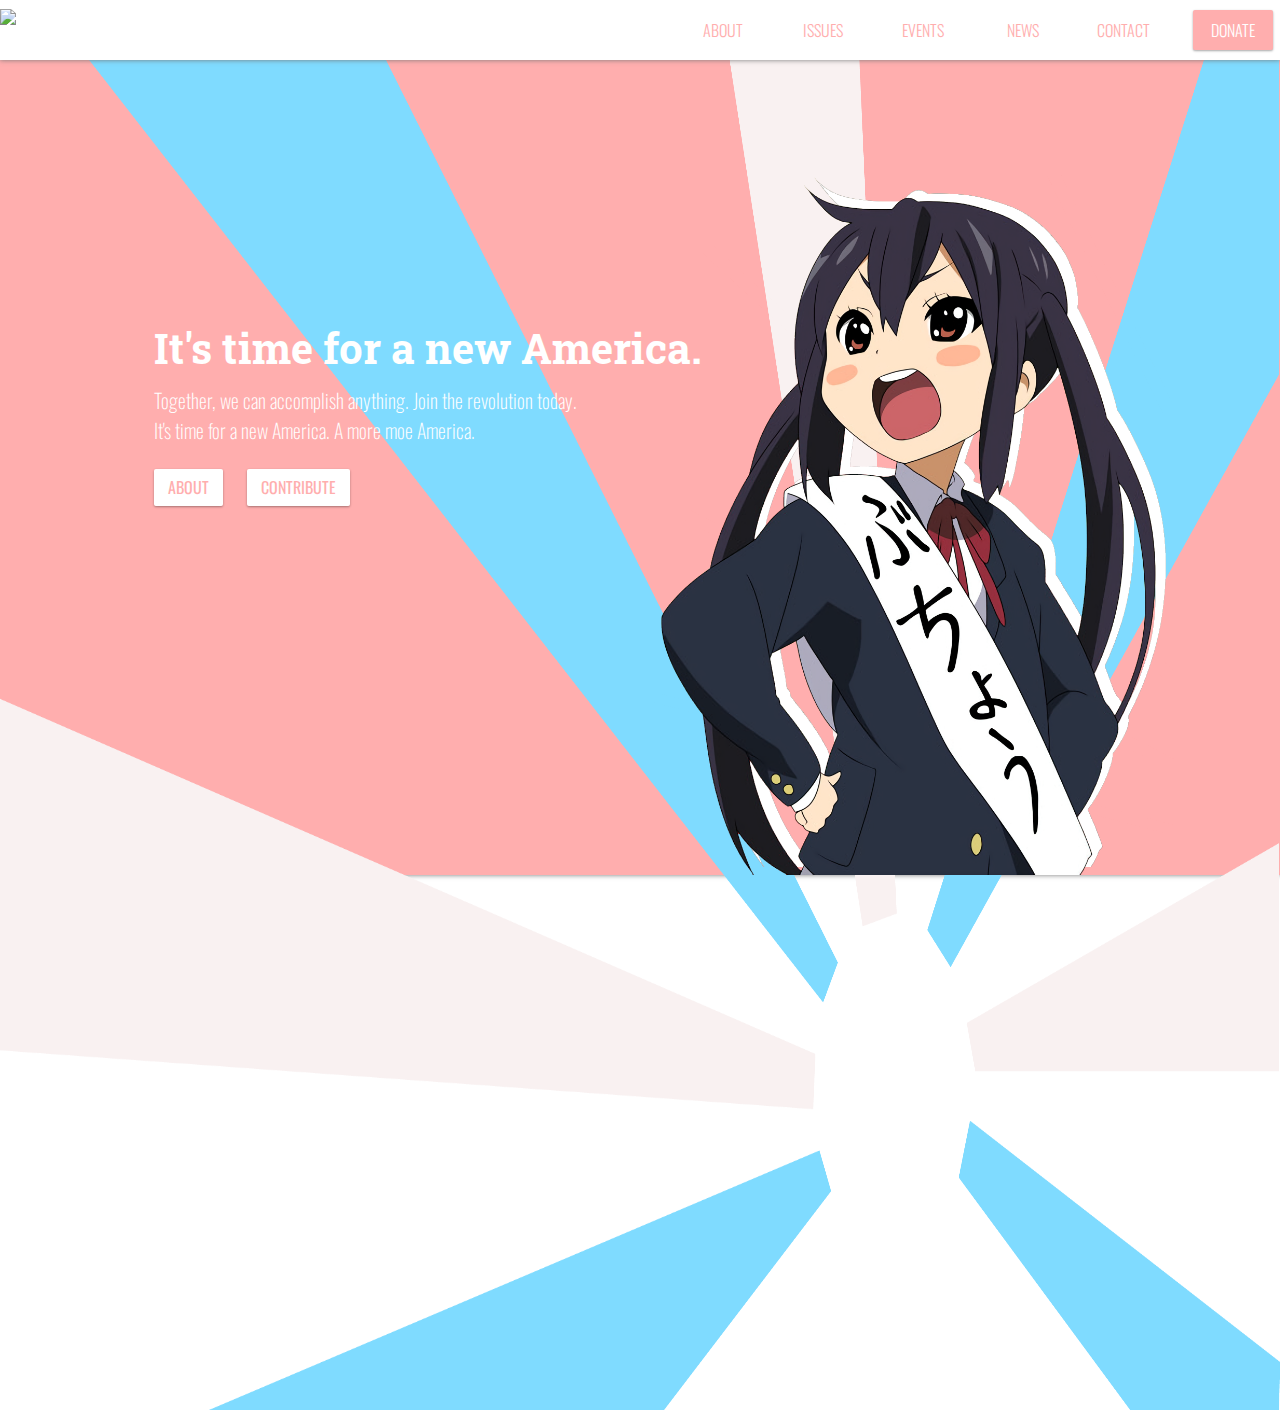
==== index.html @ a35e6385 "Made about.html, added js smooth scrolling, added various sundries, cleaned CSS in preperation for f" ====
<!-- we are using html 5 -->
<!DOCTYPE html>
<html>

<head>
    <title>Azusa Nakano 2020</title>
    <meta name="description" content="Azusa 2020 Presidential Campaign" />
    <meta name="keywords" content="waifu" />
    <meta name="robots" content="nofollow" />
    <meta http-equiv="author" content="" />
    <!-- cacheing - not important -->
    <meta http-equiv="pragma" content="no-cache" />
    <link href="https://fonts.googleapis.com/css?family=Oswald|Roboto Slab" rel="stylesheet">
    <link rel="stylesheet" type="text/css" href="styles/indexstyle.css">
    <link rel="stylesheet" type="text/css" href="styles/style.css">
    <script src="https://ajax.googleapis.com/ajax/libs/jquery/3.2.1/jquery.min.js"></script>
</head>

<body>
    <div class="topbox">
        <a href="index.html">
            <img id="logo" src="assets/logo.svg">
        </a>
        <ul id="mainmenu">
            <li id="about">
                <a href="/about/about.html">
                    <div class="menubutton">ABOUT</div>
                </a>
            </li>
            <li id="issues">
                <a href="/">
                    <div class="menubutton">ISSUES</div>
                </a>
            </li>
            <li id="about">
                <a href="/">
                    <div class="menubutton">EVENTS</div>
                </a>
            </li>
            <li id="news">
                <a href="/">
                    <div class="menubutton">NEWS</div>
                </a>
            </li>
            <li id="contacts">
                <a href="/">
                    <div class="menubutton">CONTACT</div>
                </a>
            </li>
            <li id="donate">
                <a href="/">
                    <div class="button menubutton">DONATE</div>
                </a>
            </li>
        </ul>
    </div>
    <div class="topbg"></div>
    <div id="banner">
        <div class="bannertext">
            <h1>It's time for a new America.</h1>
            <p>
                Together, we can accomplish anything. Join the revolution today. <br>
                It's time for a new America. A more moe America.
            </p>
            <a class="button bannerbutton" href="/">ABOUT</a>
            <a class="button bannerbutton" href="/">CONTRIBUTE</a>
        </div>
        <img id="nyan" src="assets/azusa.png">
    </div>
    <div id="bannerbg">
    <img id="rays" src="assets/rays.png">
    </div>
</body>

</html>
---- styles/indexstyle.css ----
/*FFAEAE*/

#nyan {
    position: absolute;
    bottom: 0px;
    right: 8%;
    height: 700px;
}

#rays {
    position: absolute;
    top: 60px;
    right: 0px;
    height: 150vh;
    width: 100vw;
}

#bannerbg {
    position: absolute;
    display: block;
    top: 0px;
    left: 0px;
    width: 100%;
    height: 875px;
    background: #FFAEAE;
    box-shadow: 0px 0px 5px 0px #777777;
}

#banner {
    position: relative;
    width: 100%;
    height: 875px;
    top: 0px;
    width: 100%;
    z-index: 2;
}

#banner .bannertext {
    position: absolute;
    display: inline-block;
    height: 50px;
    top: 320px;
    left: 12%;
}

#banner h1 {
    font-family: 'Roboto Slab';
    margin: 0px 0px 10px 0px;
    top: 0%;
    font-size: 42px;
    font-weight: bold;
}

#banner p {
    position: relative;
    font-family: 'Oswald', sans-serif;
    margin-top: 10px;
    font-size: 20px;
    font-weight: 100;
}

#banner .bannerbutton {
    position: relative;
    background: white;
    text-decoration: none;
    top: 10px;
    margin: 0px 20px 10px 0px;
    color: #FFAEAE;
    padding: 6px 14px 7px 14px;
}
---- styles/style.css ----
html,
body {
    margin: 0px;
    padding: 0px;
    border: 0px;
    outline: 0px;
    font-size: 100%;
    background: transparent;
    padding: 0px;
}

body {
    font-family: 'Oswald', sans-serif;
    left: auto;
    right: auto;
    margin: auto;
    max-width: 1340px;
    color: white;
}

.topbox {
    position: fixed;
    right: auto;
    max-width: 1340px;
    width: 100%;
    height: 60px;
    top: 0px;
    z-index: 9999;
}

.topbg {
    position: fixed;
    display: block;
    left: 0px;
    top: 0px;
    width: 100%;
    height: 60px;
    background: #fff;
    box-shadow: 0px 0px 5px 0px #777777;
    z-index: 9998;
}

#logo {
    position: relative;
    margin-top: 0px;
    top: 6px;
    height: 50px;
}

#mainmenu {
    position: relative;
    padding: none;
    display: inline-block;
    top: 0px;
    height: 60px;
    margin: 0px 0px 0px 0px;
    padding: 0px 7px;
    font-family: 'Oswald', sans-serif;
    float: right;
    overflow: hidden;
    background: #fff;
    text-align: center;
    font-weight: 300;
}

#mainmenu li {
    position: relative;
    display: block;
    float: left;
    width: 100px;
}

#mainmenu a {
    position: relative;
    line-height: 60px;
}

#mainmenu a:link {
    text-decoration: none;
    color: #FFAEAE;
}

#mainmenu a:visited {
    text-decoration: none;
    color: #FFAEAE;
}

#mainmenu div:hover {
    -webkit-transition: background-color 0.2s;
    background-color: #F5F5F5;
}

#mainmenu #donate {
    width: 80px;
    margin-left: 20px;
    top: 10px;
    height: 40px;
}

#mainmenu #donate div {
    color: white;
    line-height: 40px;
    height: 100%;
    background-color: #FFAEAE;
}

.button {
    border-radius: 2px;
    box-shadow: 0 1px 3px rgba(0, 0, 0, 0.12), 0 1px 2px rgba(0, 0, 0, 0.24);
    transition: all 0.3s cubic-bezier(.25, .8, .25, 1);
}

.button:hover {
    box-shadow: 0 2px 4px rgba(0, 0, 0, 0.25), 0 2px 3px rgba(0, 0, 0, 0.22);
}
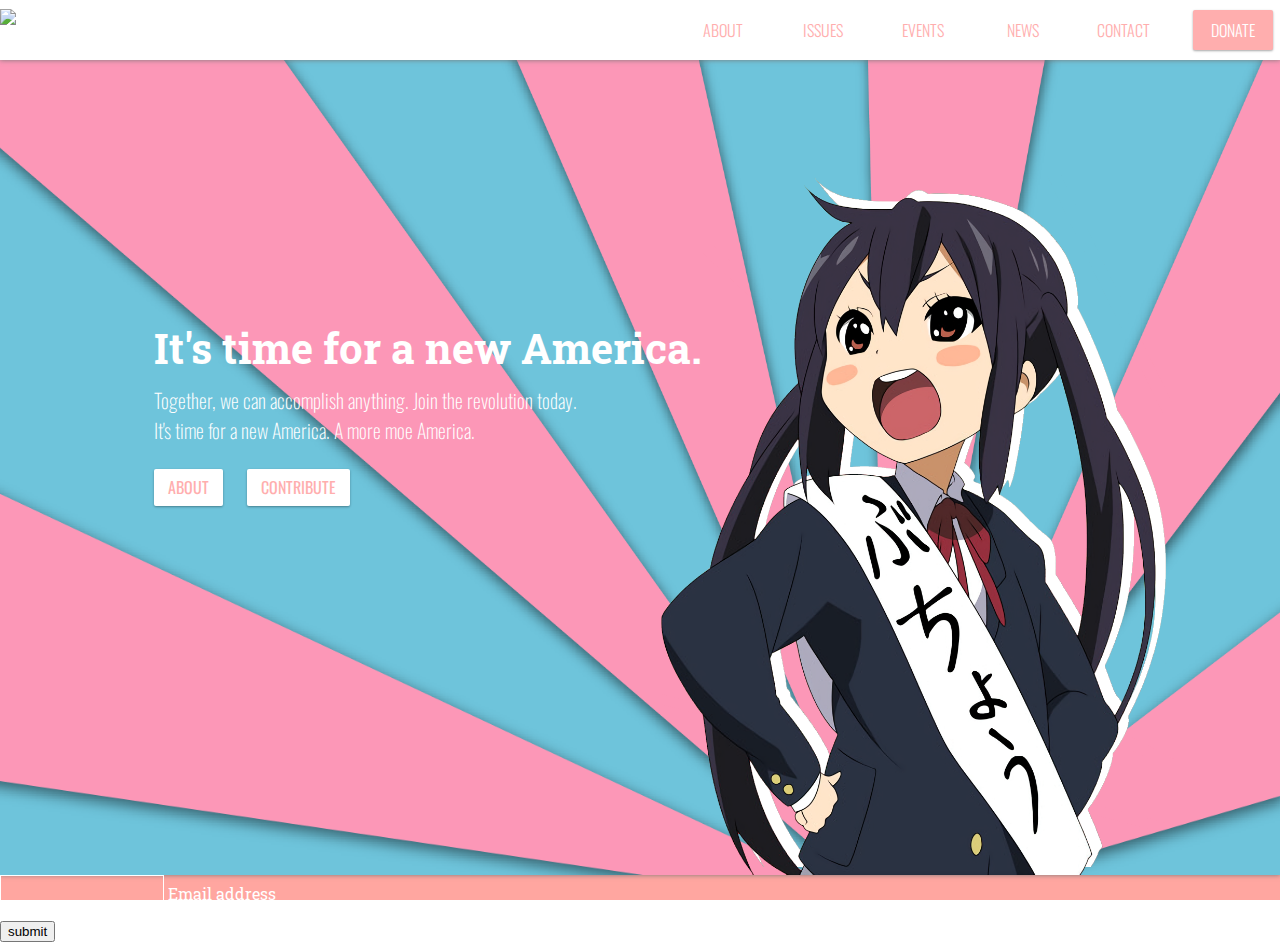
==== commit 30d9642e: "Misc asset changes and footer" ====
--- a/index.html
+++ b/index.html
@@ -10,10 +10,15 @@
     <meta http-equiv="author" content="" />
     <!-- cacheing - not important -->
     <meta http-equiv="pragma" content="no-cache" />
+
     <link href="https://fonts.googleapis.com/css?family=Oswald|Roboto Slab" rel="stylesheet">
+
     <link rel="stylesheet" type="text/css" href="styles/indexstyle.css">
+
     <link rel="stylesheet" type="text/css" href="styles/style.css">
+
     <script src="https://ajax.googleapis.com/ajax/libs/jquery/3.2.1/jquery.min.js"></script>
+
 </head>
 
 <body>
@@ -70,6 +75,18 @@
     <div id="bannerbg">
     <img id="rays" src="assets/rays.png">
     </div>
+
+    <div id="footerbg"></div>
+
+    <div id="footer">
+        <form class="form">
+            <div class="mui-textfield">
+                <input type="text">
+                <label>Email address</label>
+            </div>
+            <button>submit</button>
+        </form>
+    </div>
 </body>
 
 </html>
--- a/styles/indexstyle.css
+++ b/styles/indexstyle.css
@@ -9,9 +9,9 @@
 
 #rays {
     position: absolute;
-    top: 60px;
+    top: 0px;
     right: 0px;
-    height: 150vh;
+    height: 875px;
     width: 100vw;
 }
 
@@ -22,7 +22,7 @@
     left: 0px;
     width: 100%;
     height: 875px;
-    background: #FFAEAE;
+    background: #6EC4DB;
     box-shadow: 0px 0px 5px 0px #777777;
 }
 
--- a/styles/style.css
+++ b/styles/style.css
@@ -113,3 +113,47 @@
 .button:hover {
     box-shadow: 0 2px 4px rgba(0, 0, 0, 0.25), 0 2px 3px rgba(0, 0, 0, 0.22);
 }
+
+#footerbg {
+    position: absolute;
+    top: 0px;
+    right: 0px;
+    width: 100vw;
+    height: 100vh;
+    background-color: #FFA6A0;
+    z-index: -1;
+}
+
+#footer {
+    position: relative;
+}
+
+#infoform {
+    position: absolute;
+    top: 50px;
+    left: 50px;
+}
+
+.form {
+    font-family: "Roboto Slab", sans-serif;
+    display: inline;
+}
+
+input {
+    background: transparent;
+    border: 0;
+    display: inline;
+    font-size: 100%;
+    margin: 0;
+    outline: 0;
+    padding: 0;
+    vertical-align: baseline;
+    color: #fff;
+    border: 1px solid #fff;
+    padding: 0 10px 0 10px;
+    height: 40px;
+    font-size: 11px;
+    text-transform: uppercase;
+    letter-spacing: .12em;
+}
+
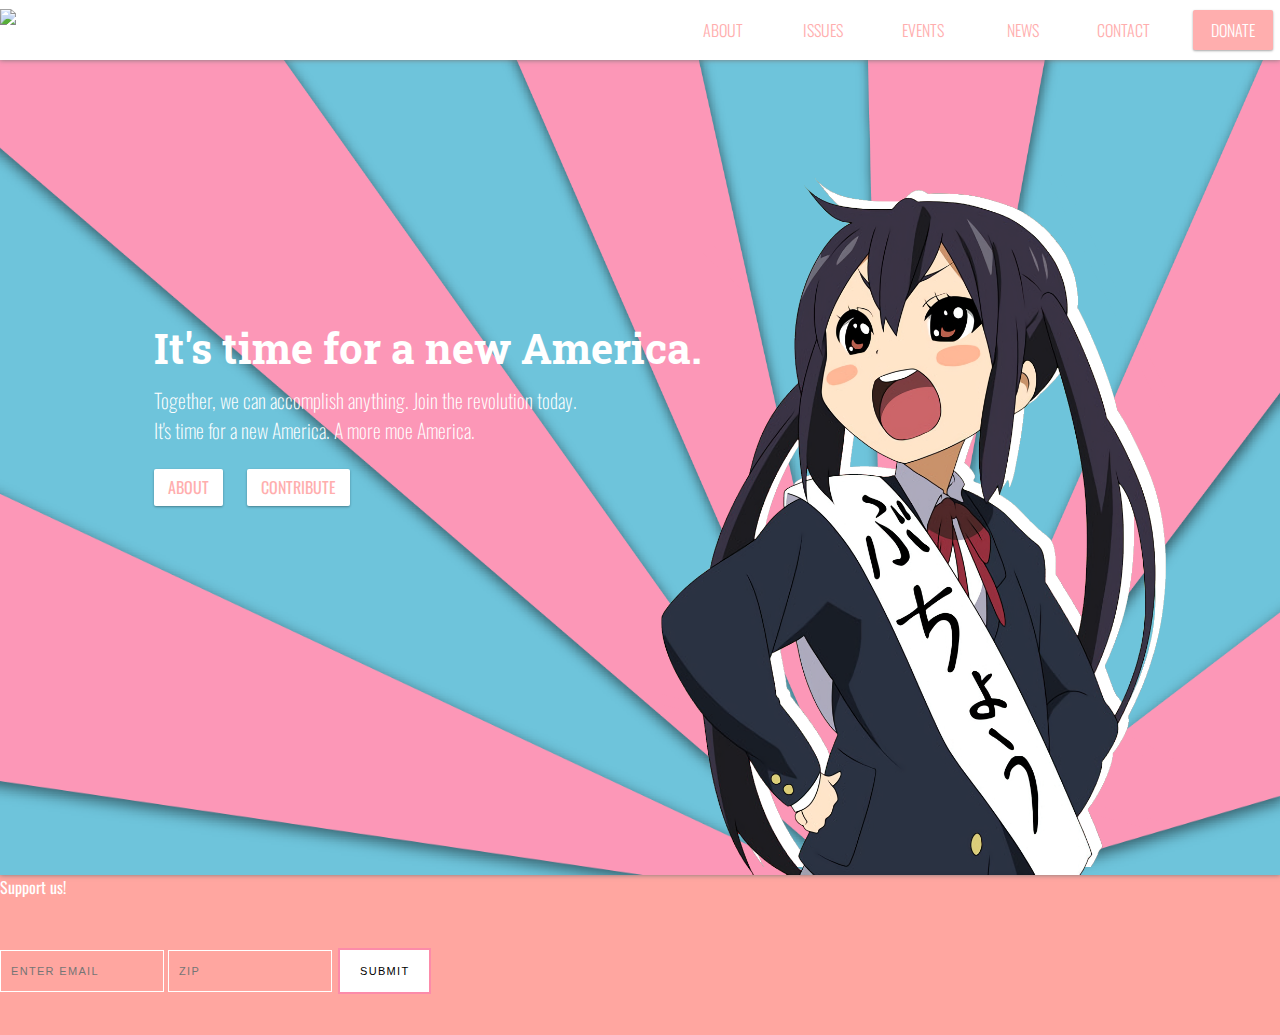
==== commit 24c8f7ed: "Updated footer" ====
--- a/index.html
+++ b/index.html
@@ -79,12 +79,13 @@
     <div id="footerbg"></div>
 
     <div id="footer">
+        <div id = "support">Support us!</div>
         <form class="form">
             <div class="mui-textfield">
-                <input type="text">
-                <label>Email address</label>
+                <input type="text" placeholder="ENTER EMAIL">
+                <input type="text" placeholder="ZIP">
+                <button class= "submit">submit</button>
             </div>
-            <button>submit</button>
         </form>
     </div>
 </body>
--- a/styles/style.css
+++ b/styles/style.css
@@ -116,16 +116,16 @@
 
 #footerbg {
     position: absolute;
-    top: 0px;
     right: 0px;
     width: 100vw;
-    height: 100vh;
+    height: 160px;
     background-color: #FFA6A0;
     z-index: -1;
 }
 
 #footer {
     position: relative;
+
 }
 
 #infoform {
@@ -137,6 +137,8 @@
 .form {
     font-family: "Roboto Slab", sans-serif;
     display: inline;
+    position: relative;
+    top: 45px;
 }
 
 input {
@@ -156,4 +158,30 @@
     text-transform: uppercase;
     letter-spacing: .12em;
 }
+button {
+    background: transparent; /* Green */
+    border: none;
+    color: white;
+    padding: 15px 20px;
+    text-align: center;
+    display: inline-block;
+    font-size: 11px;
+    text-transform: uppercase;
+    letter-spacing: .12em;
+    margin: 4px 2px;
+    -webkit-transition-duration: 0.3s; /* Safari */
+    transition-duration: 0.4s;
+    cursor: pointer;
+}
+.submit {
+    background-color: white;
+    color: black;
+    border: 2px solid #FC8BA9;
+}
 
+.submit:hover {
+    background-color: #FC8BA9;
+    color: white;
+}
+
+
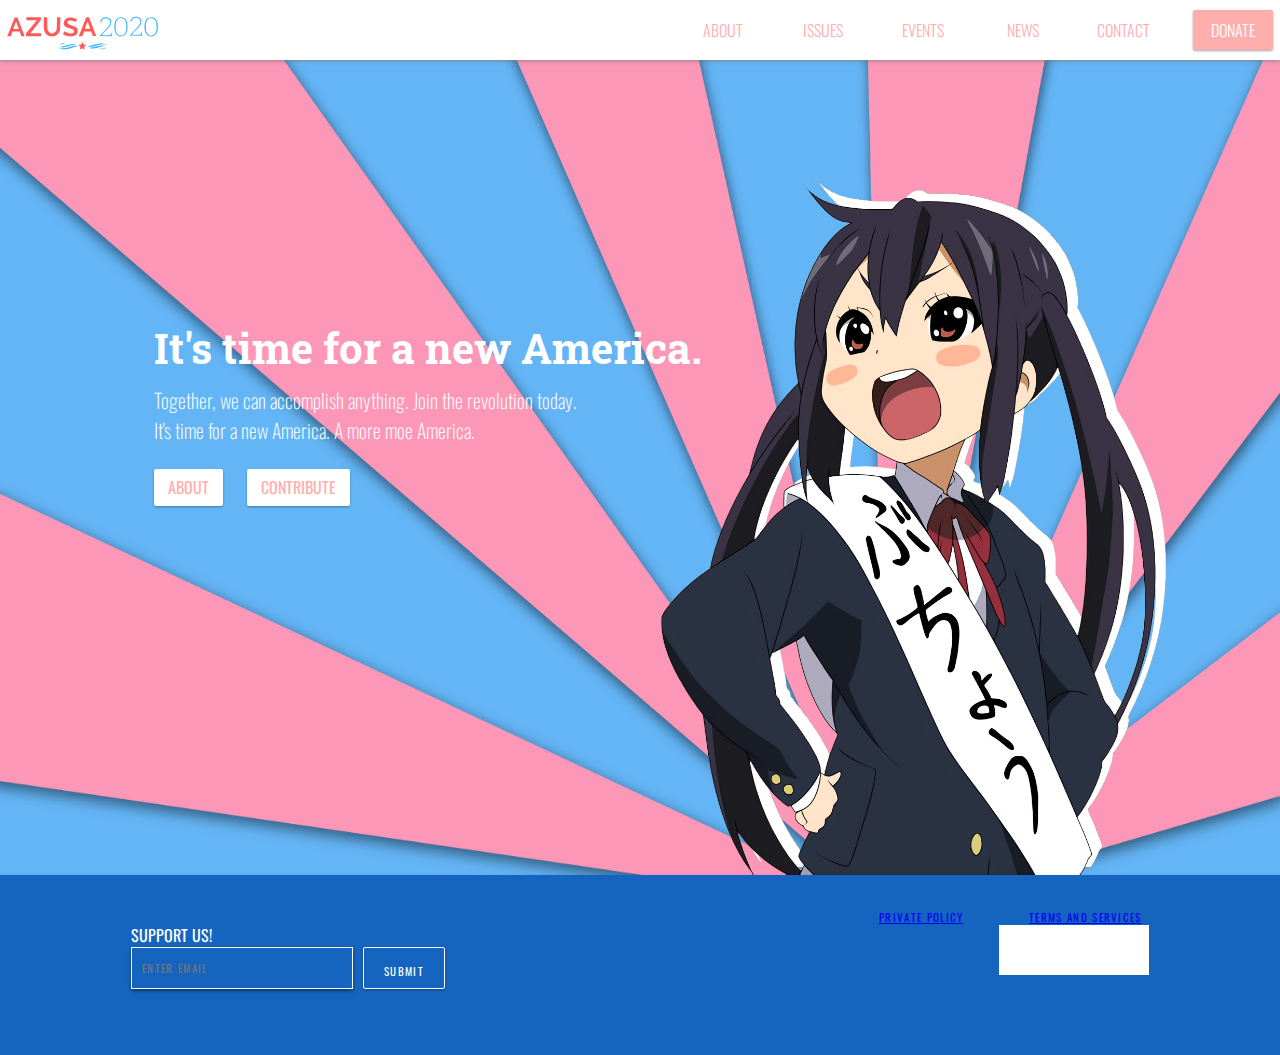
==== commit 2fe3435a: "Changed footer, added new about page pane" ====
--- a/index.html
+++ b/index.html
@@ -64,8 +64,7 @@
         <div class="bannertext">
             <h1>It's time for a new America.</h1>
             <p>
-                Together, we can accomplish anything. Join the revolution today. <br>
-                It's time for a new America. A more moe America.
+                Together, we can accomplish anything. Join the revolution today. <br> It's time for a new America. A more moe America.
             </p>
             <a class="button bannerbutton" href="/">ABOUT</a>
             <a class="button bannerbutton" href="/">CONTRIBUTE</a>
@@ -73,21 +72,33 @@
         <img id="nyan" src="assets/azusa.png">
     </div>
     <div id="bannerbg">
-    <img id="rays" src="assets/rays.png">
+        <img id="rays" src="assets/rays.png">
     </div>
 
-    <div id="footerbg"></div>
+    <div id="footerbg">
+        <div id="footer">
+            <div id="inputwrap">
+                <div id="support">Support us!</div>
+                <form class="form">
+                    <input type="text" placeholder="ENTER EMAIL">
+                    <button class="button submit">submit</button>
+                </form>
+            </div>
 
-    <div id="footer">
-        <div id = "support">Support us!</div>
-        <form class="form">
-            <div class="mui-textfield">
-                <input type="text" placeholder="ENTER EMAIL">
-                <input type="text" placeholder="ZIP">
-                <button class= "submit">submit</button>
+            <div class="linkbox">
+                <a class="terms" href="/">
+                Terms and Services
+            </a>
+                <a class="policy" href="/">
+                Private Policy
+            </a>
+                <div class="tracelogo"></div>
             </div>
-        </form>
+        </div>
     </div>
+
+
+
 </body>
 
 </html>
--- a/styles/indexstyle.css
+++ b/styles/indexstyle.css
@@ -22,8 +22,7 @@
     left: 0px;
     width: 100%;
     height: 875px;
-    background: #6EC4DB;
-    box-shadow: 0px 0px 5px 0px #777777;
+    background: #64b5f6;
 }
 
 #banner {
--- a/styles/style.css
+++ b/styles/style.css
@@ -116,16 +116,21 @@
 
 #footerbg {
     position: absolute;
-    right: 0px;
-    width: 100vw;
-    height: 160px;
-    background-color: #FFA6A0;
-    z-index: -1;
+    left: 0px;
+    width: 100%;
+    height: 20vh;
+    background-color: #1565c0;
+    z-index: 99;
+    box-shadow: 0 1px 3px rgba(0, 0, 0, 0.12), 0 1px 2px rgba(0, 0, 0, 0.24);
 }
 
 #footer {
     position: relative;
-
+    top: 40px;
+    width: 1040px;
+    height: 100px;
+    margin: 0px auto;
+    z-index: 100;
 }
 
 #infoform {
@@ -138,10 +143,19 @@
     font-family: "Roboto Slab", sans-serif;
     display: inline;
     position: relative;
-    top: 45px;
+    top: 0px;
+}
+
+#support {
+    position: relative;
+    width: 320px;
+    font-size: 11px;
+    text-transform: uppercase;
+    font-size: 100%;
 }
 
 input {
+    font-family: "Oswald";
     background: transparent;
     border: 0;
     display: inline;
@@ -154,34 +168,75 @@
     border: 1px solid #fff;
     padding: 0 10px 0 10px;
     height: 40px;
-    font-size: 11px;
-    text-transform: uppercase;
-    letter-spacing: .12em;
-}
+    width: 200px;
+    font-size: 11px;
+    text-transform: uppercase;
+    letter-spacing: .12em;
+    box-shadow: 0 2px 4px rgba(0, 0, 0, 0.25), 0 2px 3px rgba(0, 0, 0, 0.22);
+}
+
 button {
-    background: transparent; /* Green */
-    border: none;
+    background: transparent;
+    padding: 15px 20px;
+    border: 1px solid #fff;
     color: white;
-    padding: 15px 20px;
     text-align: center;
     display: inline-block;
     font-size: 11px;
     text-transform: uppercase;
     letter-spacing: .12em;
-    margin: 4px 2px;
-    -webkit-transition-duration: 0.3s; /* Safari */
-    transition-duration: 0.4s;
+    -webkit-transition-duration: 0.3s;
     cursor: pointer;
 }
+
 .submit {
+    position: absolute;
+    font-family: "Oswald";
+    height: 42px;
+    margin-left: 10px;
+}
+
+.submit:hover {
+    background-color: #FFF;
+    color: black;
+}
+
+#inputwrap {
+    position: absolute;
+    left: 11px;
+    top: 8px;
+}
+
+.linkbox {
+    position: absolute;
+    right: 11px;
+    top: 10px;
+    width: 300px;
+}
+
+.tracelogo {
+    position: absolute;
+    right: 0px;
+    display: block;
     background-color: white;
-    color: black;
-    border: 2px solid #FC8BA9;
-}
-
-.submit:hover {
-    background-color: #FC8BA9;
-    color: white;
-}
-
-
+    height: 50px;
+    width: 150px;
+}
+
+.terms {
+    position: absolute;
+    bottom: 0px;
+    left: 60%;
+    font-size: 11px;
+    text-transform: uppercase;
+    letter-spacing: .12em;
+}
+
+.policy {
+    position: absolute;
+    bottom: 0px;
+    left: 10%;
+    font-size: 11px;
+    text-transform: uppercase;
+    letter-spacing: .12em;
+}
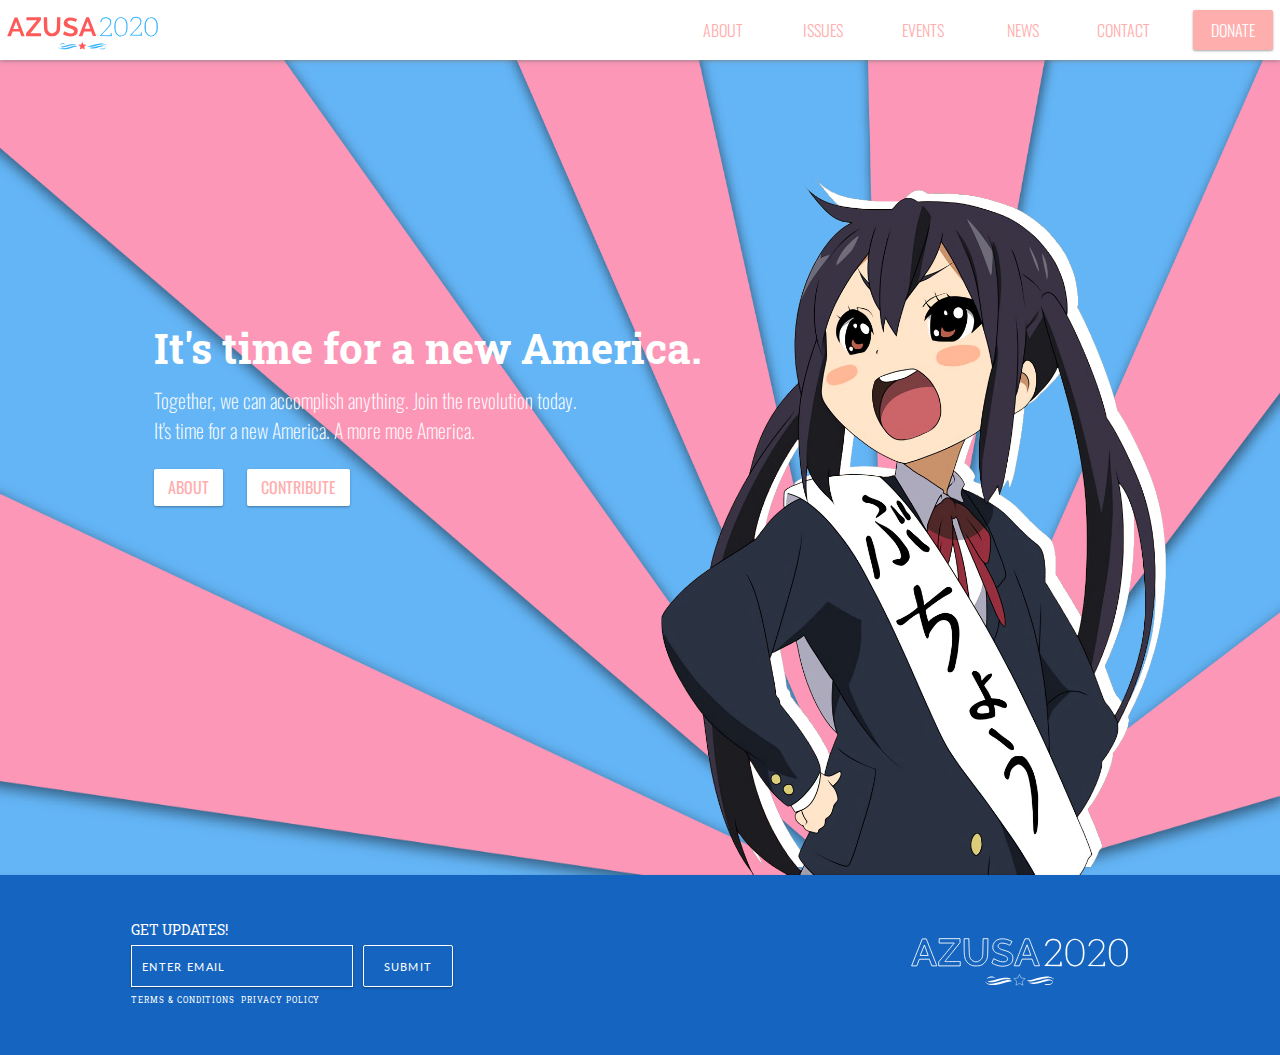
==== commit b3a7b4e8: "Finalised footer" ====
--- a/index.html
+++ b/index.html
@@ -11,7 +11,7 @@
     <!-- cacheing - not important -->
     <meta http-equiv="pragma" content="no-cache" />
 
-    <link href="https://fonts.googleapis.com/css?family=Oswald|Roboto Slab" rel="stylesheet">
+    <link href="https://fonts.googleapis.com/css?family=Oswald|Roboto Slab|Lato" rel="stylesheet">
 
     <link rel="stylesheet" type="text/css" href="styles/indexstyle.css">
 
@@ -78,21 +78,21 @@
     <div id="footerbg">
         <div id="footer">
             <div id="inputwrap">
-                <div id="support">Support us!</div>
+                <div id="support">Get updates!</div>
                 <form class="form">
-                    <input type="text" placeholder="ENTER EMAIL">
+                    <input type="text" id="email" placeholder="ENTER EMAIL">
                     <button class="button submit">submit</button>
                 </form>
+                <a class="link" id="terms" href="https://www.niceme.me">
+                    Terms & Conditions
+                </a>
+                <a class="link" id="policy" href="https://www.niceme.me">
+                    Privacy Policy
+                </a>
             </div>
 
             <div class="linkbox">
-                <a class="terms" href="/">
-                Terms and Services
-            </a>
-                <a class="policy" href="/">
-                Private Policy
-            </a>
-                <div class="tracelogo"></div>
+                <img id="whitelogo" src="/assets/whitelogo.svg">
             </div>
         </div>
     </div>
--- a/styles/style.css
+++ b/styles/style.css
@@ -147,15 +147,16 @@
 }
 
 #support {
+    font-family: "Roboto Slab";
     position: relative;
     width: 320px;
-    font-size: 11px;
-    text-transform: uppercase;
-    font-size: 100%;
+    font-size: 14px;
+    text-transform: uppercase;
+    line-height: 30px;
 }
 
 input {
-    font-family: "Oswald";
+    font-family: "Lato";
     background: transparent;
     border: 0;
     display: inline;
@@ -163,8 +164,6 @@
     margin: 0;
     outline: 0;
     padding: 0;
-    vertical-align: baseline;
-    color: #fff;
     border: 1px solid #fff;
     padding: 0 10px 0 10px;
     height: 40px;
@@ -172,13 +171,17 @@
     font-size: 11px;
     text-transform: uppercase;
     letter-spacing: .12em;
-    box-shadow: 0 2px 4px rgba(0, 0, 0, 0.25), 0 2px 3px rgba(0, 0, 0, 0.22);
+    box-shadow: 0 1px 3px rgba(0, 0, 0, 0.12), 0 1px 2px rgba(0, 0, 0, 0.24);
+}
+
+input::-webkit-input-placeholder {
+    color: white;
 }
 
 button {
     background: transparent;
-    padding: 15px 20px;
     border: 1px solid #fff;
+    width: 90px;
     color: white;
     text-align: center;
     display: inline-block;
@@ -191,7 +194,7 @@
 
 .submit {
     position: absolute;
-    font-family: "Oswald";
+    font-family: "Lato";
     height: 42px;
     margin-left: 10px;
 }
@@ -204,39 +207,49 @@
 #inputwrap {
     position: absolute;
     left: 11px;
-    top: 8px;
+    top: 0px;
+    height: 90px;
 }
 
 .linkbox {
     position: absolute;
     right: 11px;
+    top: 2px;
+    width: 100px;
+    height: 80px;
+}
+
+#whitelogo {
+    position: absolute;
+    right: 11px;
+    display: block;
     top: 10px;
-    width: 300px;
-}
-
-.tracelogo {
-    position: absolute;
-    right: 0px;
-    display: block;
-    background-color: white;
-    height: 50px;
-    width: 150px;
-}
-
-.terms {
+    height: 72px;
+}
+
+.link {
+    font-family: "Roboto Slab";
+    text-decoration: none;
+    font-size: 8px;
+    color: white;
+}
+
+.link:hover {
+    text-decoration: underline;
+}
+
+#terms {
     position: absolute;
     bottom: 0px;
-    left: 60%;
-    font-size: 11px;
-    text-transform: uppercase;
-    letter-spacing: .12em;
-}
-
-.policy {
+    left: 0px;
+    text-transform: uppercase;
+    letter-spacing: .12em;
+}
+
+#policy {
     position: absolute;
     bottom: 0px;
-    left: 10%;
-    font-size: 11px;
-    text-transform: uppercase;
-    letter-spacing: .12em;
-}
+    left: 110px;
+    text-transform: uppercase;
+    letter-spacing: .12em;
+}
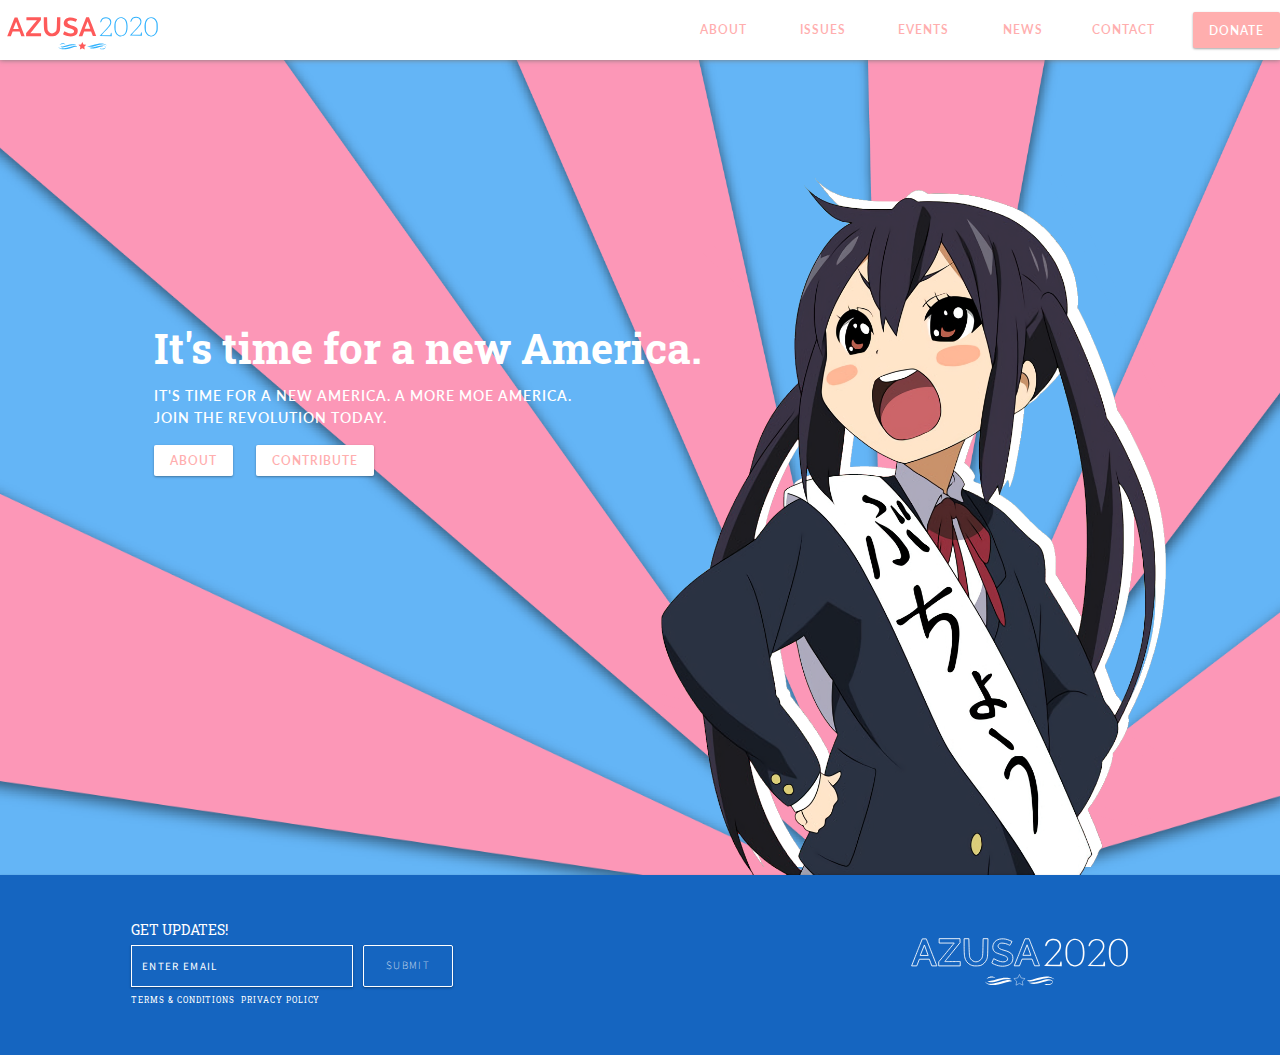
==== commit 5ad6b39b: "Font tweaks and misc changes" ====
--- a/index.html
+++ b/index.html
@@ -11,7 +11,7 @@
     <!-- cacheing - not important -->
     <meta http-equiv="pragma" content="no-cache" />
 
-    <link href="https://fonts.googleapis.com/css?family=Oswald|Roboto Slab|Lato" rel="stylesheet">
+    <link href="https://fonts.googleapis.com/css?family=Source+Sans+Pro|Oswald|Roboto+Slab|Lato" rel="stylesheet">
 
     <link rel="stylesheet" type="text/css" href="styles/indexstyle.css">
 
@@ -64,7 +64,8 @@
         <div class="bannertext">
             <h1>It's time for a new America.</h1>
             <p>
-                Together, we can accomplish anything. Join the revolution today. <br> It's time for a new America. A more moe America.
+                It's time for a new America. A more moe America. <br>
+                Join the revolution today.
             </p>
             <a class="button bannerbutton" href="/">ABOUT</a>
             <a class="button bannerbutton" href="/">CONTRIBUTE</a>
@@ -81,7 +82,7 @@
                 <div id="support">Get updates!</div>
                 <form class="form">
                     <input type="text" id="email" placeholder="ENTER EMAIL">
-                    <button class="button submit">submit</button>
+                    <button type="button" class="button submit">submit</button>
                 </form>
                 <a class="link" id="terms" href="https://www.niceme.me">
                     Terms & Conditions
--- a/styles/indexstyle.css
+++ b/styles/indexstyle.css
@@ -52,18 +52,21 @@
 
 #banner p {
     position: relative;
-    font-family: 'Oswald', sans-serif;
+    font-family: "Lato", sans-serif;
+    text-transform: uppercase;
     margin-top: 10px;
-    font-size: 20px;
-    font-weight: 100;
+    line-height: 22px;
+    letter-spacing: 1px;
+    font-size: 14px;
+    font-weight: 600;
 }
 
 #banner .bannerbutton {
     position: relative;
     background: white;
     text-decoration: none;
-    top: 10px;
+    height: inherit;
+    padding: 8px 16px 8px 16px;
     margin: 0px 20px 10px 0px;
     color: #FFAEAE;
-    padding: 6px 14px 7px 14px;
 }
--- a/styles/style.css
+++ b/styles/style.css
@@ -10,7 +10,7 @@
 }
 
 body {
-    font-family: 'Oswald', sans-serif;
+    font-family: 'Source Sans Pro', sans-serif;
     left: auto;
     right: auto;
     margin: auto;
@@ -55,12 +55,14 @@
     height: 60px;
     margin: 0px 0px 0px 0px;
     padding: 0px 7px;
-    font-family: 'Oswald', sans-serif;
+    font-family: 'Lato', sans-serif;
     float: right;
     overflow: hidden;
     background: #fff;
     text-align: center;
-    font-weight: 300;
+    font-weight: 600;
+    letter-spacing: 1px;
+    font-size: 12px;
 }
 
 #mainmenu li {
@@ -93,19 +95,26 @@
 #mainmenu #donate {
     width: 80px;
     margin-left: 20px;
-    top: 10px;
-    height: 40px;
 }
 
 #mainmenu #donate div {
-    color: white;
-    line-height: 40px;
-    height: 100%;
+    position: absolute;
+    color: white;
     background-color: #FFAEAE;
+    top: 12px;
+    height: 36px;
+    line-height: 38px;
 }
 
 .button {
+    font-family: "Lato";
+    letter-spacing: 1px;
+    font-weight: 600;
+    font-size: 12px;
     border-radius: 2px;
+    padding: 0px 16px 0px 16px;
+    height: 36px;
+    line-height: 36px;
     box-shadow: 0 1px 3px rgba(0, 0, 0, 0.12), 0 1px 2px rgba(0, 0, 0, 0.24);
     transition: all 0.3s cubic-bezier(.25, .8, .25, 1);
 }
@@ -156,9 +165,10 @@
 }
 
 input {
-    font-family: "Lato";
+    font-family: "Source Sans Pro";
     background: transparent;
     border: 0;
+    color: white;
     display: inline;
     font-size: 100%;
     margin: 0;
@@ -194,7 +204,10 @@
 
 .submit {
     position: absolute;
-    font-family: "Lato";
+    font-family: "Source Sans Pro";
+    letter-spacing: .12em;
+    font-size: 11px;
+    font-weight: 200;
     height: 42px;
     margin-left: 10px;
 }
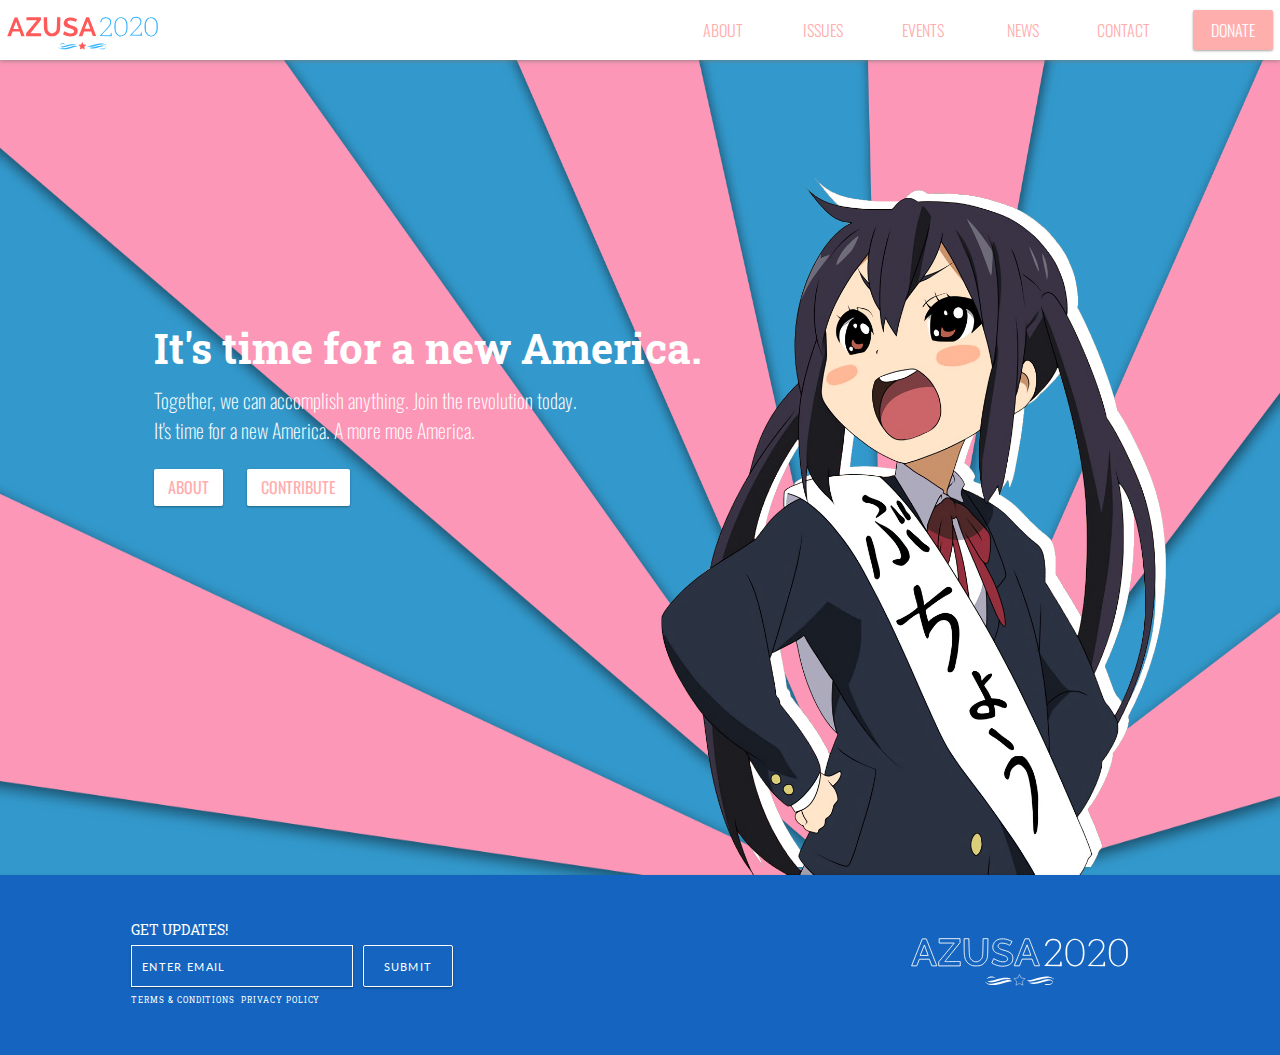
==== commit f3628aba: "Merge remote-tracking branch 'origin/dev' into dev" ====
--- a/index.html
+++ b/index.html
@@ -11,7 +11,7 @@
     <!-- cacheing - not important -->
     <meta http-equiv="pragma" content="no-cache" />
 
-    <link href="https://fonts.googleapis.com/css?family=Source+Sans+Pro|Oswald|Roboto+Slab|Lato" rel="stylesheet">
+    <link href="https://fonts.googleapis.com/css?family=Oswald|Roboto Slab|Lato" rel="stylesheet">
 
     <link rel="stylesheet" type="text/css" href="styles/indexstyle.css">
 
@@ -64,8 +64,7 @@
         <div class="bannertext">
             <h1>It's time for a new America.</h1>
             <p>
-                It's time for a new America. A more moe America. <br>
-                Join the revolution today.
+                Together, we can accomplish anything. Join the revolution today. <br> It's time for a new America. A more moe America.
             </p>
             <a class="button bannerbutton" href="/">ABOUT</a>
             <a class="button bannerbutton" href="/">CONTRIBUTE</a>
@@ -82,7 +81,7 @@
                 <div id="support">Get updates!</div>
                 <form class="form">
                     <input type="text" id="email" placeholder="ENTER EMAIL">
-                    <button type="button" class="button submit">submit</button>
+                    <button class="button submit">submit</button>
                 </form>
                 <a class="link" id="terms" href="https://www.niceme.me">
                     Terms & Conditions
--- a/styles/indexstyle.css
+++ b/styles/indexstyle.css
@@ -22,7 +22,7 @@
     left: 0px;
     width: 100%;
     height: 875px;
-    background: #64b5f6;
+    background: #3399CC;
 }
 
 #banner {
@@ -52,21 +52,18 @@
 
 #banner p {
     position: relative;
-    font-family: "Lato", sans-serif;
-    text-transform: uppercase;
+    font-family: 'Oswald', sans-serif;
     margin-top: 10px;
-    line-height: 22px;
-    letter-spacing: 1px;
-    font-size: 14px;
-    font-weight: 600;
+    font-size: 20px;
+    font-weight: 100;
 }
 
 #banner .bannerbutton {
     position: relative;
     background: white;
     text-decoration: none;
-    height: inherit;
-    padding: 8px 16px 8px 16px;
+    top: 10px;
     margin: 0px 20px 10px 0px;
     color: #FFAEAE;
+    padding: 6px 14px 7px 14px;
 }
--- a/styles/style.css
+++ b/styles/style.css
@@ -10,7 +10,7 @@
 }
 
 body {
-    font-family: 'Source Sans Pro', sans-serif;
+    font-family: 'Oswald', sans-serif;
     left: auto;
     right: auto;
     margin: auto;
@@ -55,14 +55,12 @@
     height: 60px;
     margin: 0px 0px 0px 0px;
     padding: 0px 7px;
-    font-family: 'Lato', sans-serif;
+    font-family: 'Oswald', sans-serif;
     float: right;
     overflow: hidden;
     background: #fff;
     text-align: center;
-    font-weight: 600;
-    letter-spacing: 1px;
-    font-size: 12px;
+    font-weight: 300;
 }
 
 #mainmenu li {
@@ -95,26 +93,19 @@
 #mainmenu #donate {
     width: 80px;
     margin-left: 20px;
+    top: 10px;
+    height: 40px;
 }
 
 #mainmenu #donate div {
-    position: absolute;
-    color: white;
+    color: white;
+    line-height: 40px;
+    height: 100%;
     background-color: #FFAEAE;
-    top: 12px;
-    height: 36px;
-    line-height: 38px;
 }
 
 .button {
-    font-family: "Lato";
-    letter-spacing: 1px;
-    font-weight: 600;
-    font-size: 12px;
     border-radius: 2px;
-    padding: 0px 16px 0px 16px;
-    height: 36px;
-    line-height: 36px;
     box-shadow: 0 1px 3px rgba(0, 0, 0, 0.12), 0 1px 2px rgba(0, 0, 0, 0.24);
     transition: all 0.3s cubic-bezier(.25, .8, .25, 1);
 }
@@ -165,10 +156,9 @@
 }
 
 input {
-    font-family: "Source Sans Pro";
+    font-family: "Lato";
     background: transparent;
     border: 0;
-    color: white;
     display: inline;
     font-size: 100%;
     margin: 0;
@@ -204,10 +194,7 @@
 
 .submit {
     position: absolute;
-    font-family: "Source Sans Pro";
-    letter-spacing: .12em;
-    font-size: 11px;
-    font-weight: 200;
+    font-family: "Lato";
     height: 42px;
     margin-left: 10px;
 }
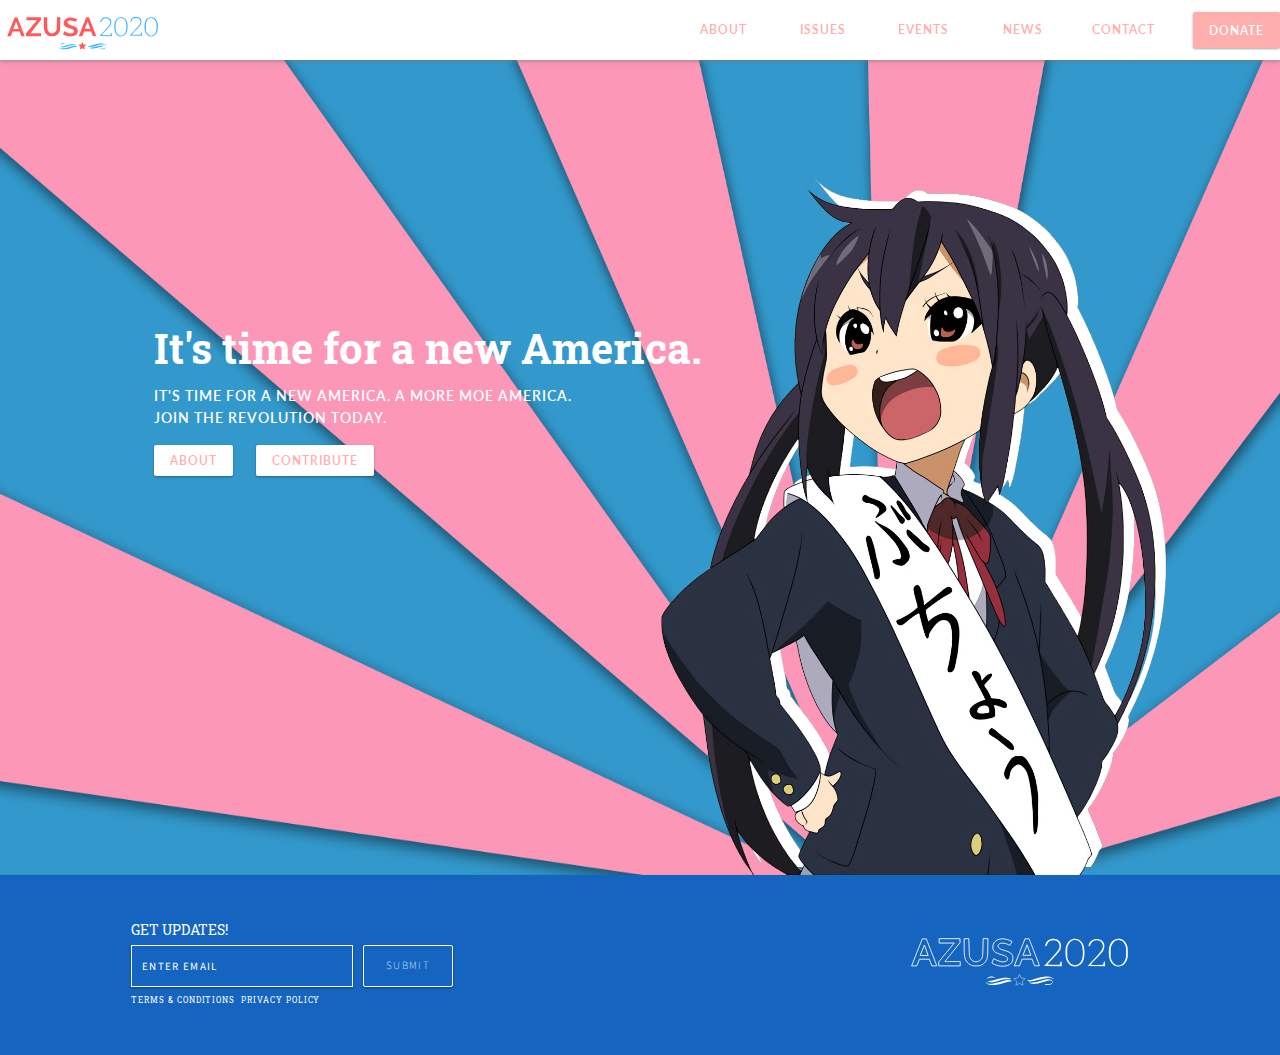
==== commit d6927190: "Merge remote-tracking branch 'origin/dev' into dev" ====
--- a/index.html
+++ b/index.html
@@ -11,7 +11,7 @@
     <!-- cacheing - not important -->
     <meta http-equiv="pragma" content="no-cache" />
 
-    <link href="https://fonts.googleapis.com/css?family=Oswald|Roboto Slab|Lato" rel="stylesheet">
+    <link href="https://fonts.googleapis.com/css?family=Source+Sans+Pro|Oswald|Roboto+Slab|Lato" rel="stylesheet">
 
     <link rel="stylesheet" type="text/css" href="styles/indexstyle.css">
 
@@ -64,7 +64,8 @@
         <div class="bannertext">
             <h1>It's time for a new America.</h1>
             <p>
-                Together, we can accomplish anything. Join the revolution today. <br> It's time for a new America. A more moe America.
+                It's time for a new America. A more moe America. <br>
+                Join the revolution today.
             </p>
             <a class="button bannerbutton" href="/">ABOUT</a>
             <a class="button bannerbutton" href="/">CONTRIBUTE</a>
@@ -81,7 +82,7 @@
                 <div id="support">Get updates!</div>
                 <form class="form">
                     <input type="text" id="email" placeholder="ENTER EMAIL">
-                    <button class="button submit">submit</button>
+                    <button type="button" class="button submit">submit</button>
                 </form>
                 <a class="link" id="terms" href="https://www.niceme.me">
                     Terms & Conditions
--- a/styles/indexstyle.css
+++ b/styles/indexstyle.css
@@ -52,18 +52,21 @@
 
 #banner p {
     position: relative;
-    font-family: 'Oswald', sans-serif;
+    font-family: "Lato", sans-serif;
+    text-transform: uppercase;
     margin-top: 10px;
-    font-size: 20px;
-    font-weight: 100;
+    line-height: 22px;
+    letter-spacing: 1px;
+    font-size: 14px;
+    font-weight: 600;
 }
 
 #banner .bannerbutton {
     position: relative;
     background: white;
     text-decoration: none;
-    top: 10px;
+    height: inherit;
+    padding: 8px 16px 8px 16px;
     margin: 0px 20px 10px 0px;
     color: #FFAEAE;
-    padding: 6px 14px 7px 14px;
 }
--- a/styles/style.css
+++ b/styles/style.css
@@ -10,7 +10,7 @@
 }
 
 body {
-    font-family: 'Oswald', sans-serif;
+    font-family: 'Source Sans Pro', sans-serif;
     left: auto;
     right: auto;
     margin: auto;
@@ -55,12 +55,14 @@
     height: 60px;
     margin: 0px 0px 0px 0px;
     padding: 0px 7px;
-    font-family: 'Oswald', sans-serif;
+    font-family: 'Lato', sans-serif;
     float: right;
     overflow: hidden;
     background: #fff;
     text-align: center;
-    font-weight: 300;
+    font-weight: 600;
+    letter-spacing: 1px;
+    font-size: 12px;
 }
 
 #mainmenu li {
@@ -93,19 +95,26 @@
 #mainmenu #donate {
     width: 80px;
     margin-left: 20px;
-    top: 10px;
-    height: 40px;
 }
 
 #mainmenu #donate div {
-    color: white;
-    line-height: 40px;
-    height: 100%;
+    position: absolute;
+    color: white;
     background-color: #FFAEAE;
+    top: 12px;
+    height: 36px;
+    line-height: 38px;
 }
 
 .button {
+    font-family: "Lato";
+    letter-spacing: 1px;
+    font-weight: 600;
+    font-size: 12px;
     border-radius: 2px;
+    padding: 0px 16px 0px 16px;
+    height: 36px;
+    line-height: 36px;
     box-shadow: 0 1px 3px rgba(0, 0, 0, 0.12), 0 1px 2px rgba(0, 0, 0, 0.24);
     transition: all 0.3s cubic-bezier(.25, .8, .25, 1);
 }
@@ -156,9 +165,10 @@
 }
 
 input {
-    font-family: "Lato";
+    font-family: "Source Sans Pro";
     background: transparent;
     border: 0;
+    color: white;
     display: inline;
     font-size: 100%;
     margin: 0;
@@ -194,7 +204,10 @@
 
 .submit {
     position: absolute;
-    font-family: "Lato";
+    font-family: "Source Sans Pro";
+    letter-spacing: .12em;
+    font-size: 11px;
+    font-weight: 200;
     height: 42px;
     margin-left: 10px;
 }
